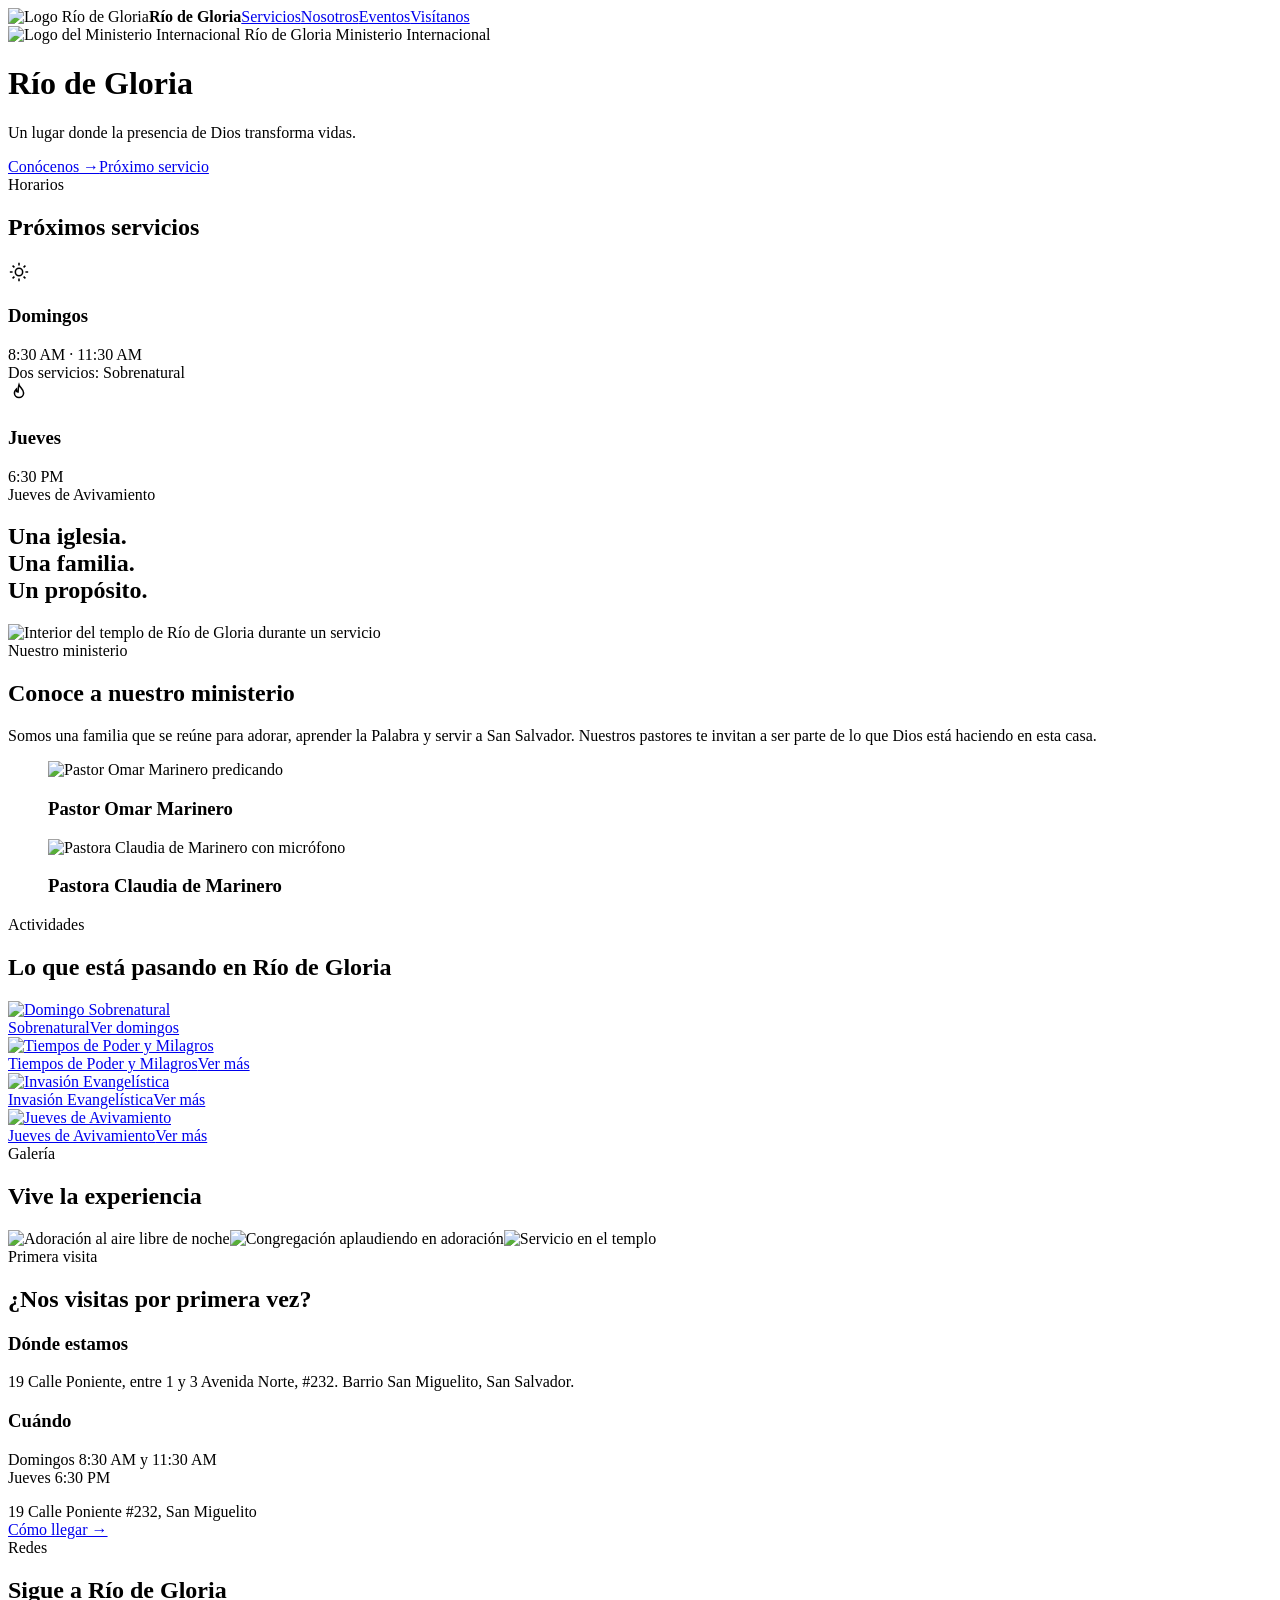
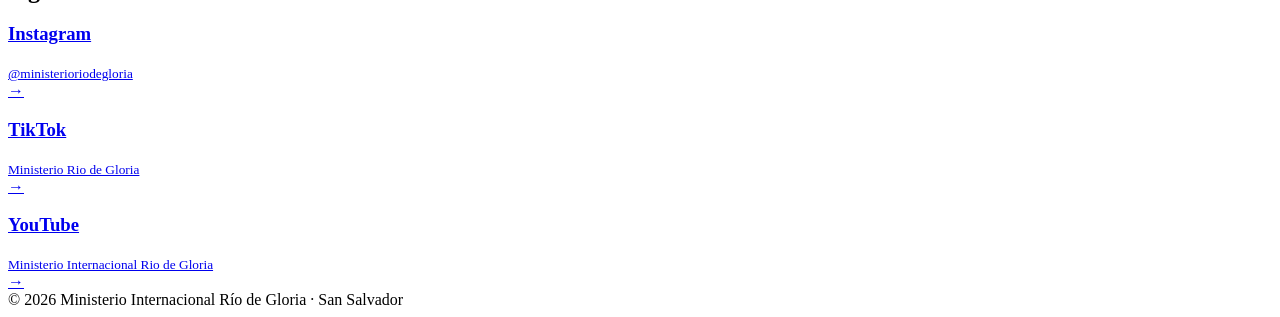
==== index.html @ e56cac55 "Add files via upload" ====
<!DOCTYPE html>
<html lang="es"><head><meta charset="utf-8">
<meta name="viewport" content="width=device-width, initial-scale=1, viewport-fit=cover">
<meta http-equiv="Content-Security-Policy" content="default-src 'none'; script-src 'self'; style-src 'self'; font-src 'self'; img-src 'self'; connect-src 'none'; form-action 'none'; base-uri 'none'; object-src 'none'; upgrade-insecure-requests">
<meta name="referrer" content="strict-origin-when-cross-origin">
<meta name="format-detection" content="telephone=no">
<title>Ministerio Internacional Río de Gloria</title>
<link rel="stylesheet" href="css/styles.css"></head><body>
<nav><img src="images/logo.jpg" alt="Logo Río de Gloria"><b>Río de Gloria</b><a class="l" href="#servicios">Servicios</a><a class="l" href="#nosotros">Nosotros</a><a class="l" href="#eventos">Eventos</a><a class="btn p" href="#visita">Visítanos</a></nav>

<header class="hero"><div class="water" aria-hidden="true"><i class="l l1"></i><i class="l l2"></i><i class="l l3"></i><i class="l l4"></i><i class="l l5"></i><i class="f f1"></i><i class="f f2"></i><i class="f f3"></i></div><div>
<img class="logo-hero" src="images/logo-grande.jpg" alt="Logo del Ministerio Internacional Río de Gloria">
<span class="eb">Ministerio Internacional</span>
<h1>Río de Gloria</h1>
<p>Un lugar donde la presencia de Dios transforma vidas.</p>
<div class="row"><a class="btn p" href="#nosotros">Conócenos →</a><a class="btn g" href="#servicios">Próximo servicio</a></div>
</div></header>

<main class="light">

<section id="servicios"><div class="w">
<div class="hd"><span class="eb">Horarios</span><h2>Próximos servicios</h2></div>
<div class="grid2">
<div class="card"><div class="ico"><svg width="22" height="22" viewBox="0 0 24 24" fill="none" stroke="currentColor" stroke-width="1.7"><circle cx="12" cy="12" r="4"/><path d="M12 2v3M12 19v3M2 12h3M19 12h3M5 5l2 2M17 17l2 2M19 5l-2 2M7 17l-2 2"/></svg></div><h3>Domingos</h3><div class="time">8:30 AM · 11:30 AM</div><div class="muted">Dos servicios: Sobrenatural</div></div>
<div class="card"><div class="ico"><svg width="22" height="22" viewBox="0 0 24 24" fill="none" stroke="currentColor" stroke-width="1.7"><path d="M12 3c1 3 5 5 5 9a5 5 0 0 1-10 0c0-2 1-3 2-4 0 2 1 3 2 3 0-3 0-5 1-8z"/></svg></div><h3>Jueves</h3><div class="time">6:30 PM</div><div class="muted">Jueves de Avivamiento</div></div>
</div></div></section>



<section><div class="w">
<div class="hd"><h2>Una iglesia.<br>Una familia.<br>Un propósito.</h2></div>
<img class="ph r169" src="images/templo.jpg" alt="Interior del templo de Río de Gloria durante un servicio">
</div></section>



<section id="nosotros"><div class="w">
<div class="hd"><span class="eb">Nuestro ministerio</span><h2>Conoce a nuestro ministerio</h2>
<p class="muted lead">Somos una familia que se reúne para adorar, aprender la Palabra y servir a San Salvador. Nuestros pastores te invitan a ser parte de lo que Dios está haciendo en esta casa.</p></div>
<div class="grid2">
<figure class="fig"><img class="ph r43" src="images/pastor.jpg" alt="Pastor Omar Marinero predicando"><figcaption><h3>Pastor Omar Marinero</h3></figcaption></figure>
<figure class="fig"><img class="ph r43" src="images/pastora.jpg" alt="Pastora Claudia de Marinero con micrófono"><figcaption><h3>Pastora Claudia de Marinero</h3></figcaption></figure>
</div></div></section>



<section id="eventos"><div class="w">
<div class="hd"><span class="eb">Actividades</span><h2>Lo que está pasando en Río de Gloria</h2></div>
<div class="grid2">
<a class="ev" href="domingos.html"><img src="images/sobrenatural.jpg" alt="Domingo Sobrenatural"><div>Sobrenatural<span>Ver domingos</span></div></a>
<a class="ev" href="poder.html"><img src="images/poder-y-milagros.jpg" alt="Tiempos de Poder y Milagros"><div>Tiempos de Poder y Milagros<span>Ver más</span></div></a>
<a class="ev" href="invasion.html"><img src="images/invasion-evangelistica.jpg" alt="Invasión Evangelística"><div>Invasión Evangelística<span>Ver más</span></div></a>
<a class="ev" href="avivamiento.html"><img src="images/avivamiento.jpg" alt="Jueves de Avivamiento"><div>Jueves de Avivamiento<span>Ver más</span></div></a>
</div></div></section>



<section><div class="w">
<div class="hd"><span class="eb">Galería</span><h2>Vive la experiencia</h2></div>
<div class="gal"><img src="images/galeria-noche.jpg" alt="Adoración al aire libre de noche"><img src="images/galeria-adoracion.jpg" alt="Congregación aplaudiendo en adoración"><img src="images/galeria-templo.jpg" alt="Servicio en el templo"></div>
</div></section>



<section id="visita"><div class="w">
<div class="hd"><span class="eb">Primera visita</span><h2>¿Nos visitas por primera vez?</h2></div>
<div class="grid2">
<div class="card"><h3>Dónde estamos</h3><p class="muted muted addr">19 Calle Poniente, entre 1 y 3 Avenida Norte, #232. Barrio San Miguelito, San Salvador.</p>
<h3>Cuándo</h3><p class="muted muted addr last">Domingos 8:30 AM y 11:30 AM<br>Jueves 6:30 PM</p></div>
<div class="map"><div class="muted">19 Calle Poniente #232, San Miguelito</div><a class="btn p" href="https://www.google.com/maps/search/?api=1&query=19+Calle+Poniente+232+Barrio+San+Miguelito+San+Salvador" target="_blank" rel="noopener noreferrer">Cómo llegar →</a></div>
</div></div></section>



<section><div class="w">
<div class="hd"><span class="eb">Redes</span><h2>Sigue a Río de Gloria</h2></div>
<div class="grid2 auto">
<a class="card soc" href="https://www.instagram.com/ministerioriodegloria" target="_blank" rel="noopener noreferrer"><div><h3>Instagram</h3><small>@ministerioriodegloria</small></div>→</a>
<a class="card soc" href="https://www.tiktok.com/search?q=Ministerio%20Rio%20de%20Gloria" target="_blank" rel="noopener noreferrer"><div><h3>TikTok</h3><small>Ministerio Rio de Gloria</small></div>→</a>
<a class="card soc" href="https://www.youtube.com/results?search_query=Ministerio+Internacional+Rio+de+Gloria" target="_blank" rel="noopener noreferrer"><div><h3>YouTube</h3><small>Ministerio Internacional Rio de Gloria</small></div>→</a>
</div></div></section>

<footer>© <span id="year">2026</span> Ministerio Internacional Río de Gloria · San Salvador</footer>
</main>
<script src="js/main.js"></script>
</body></html>
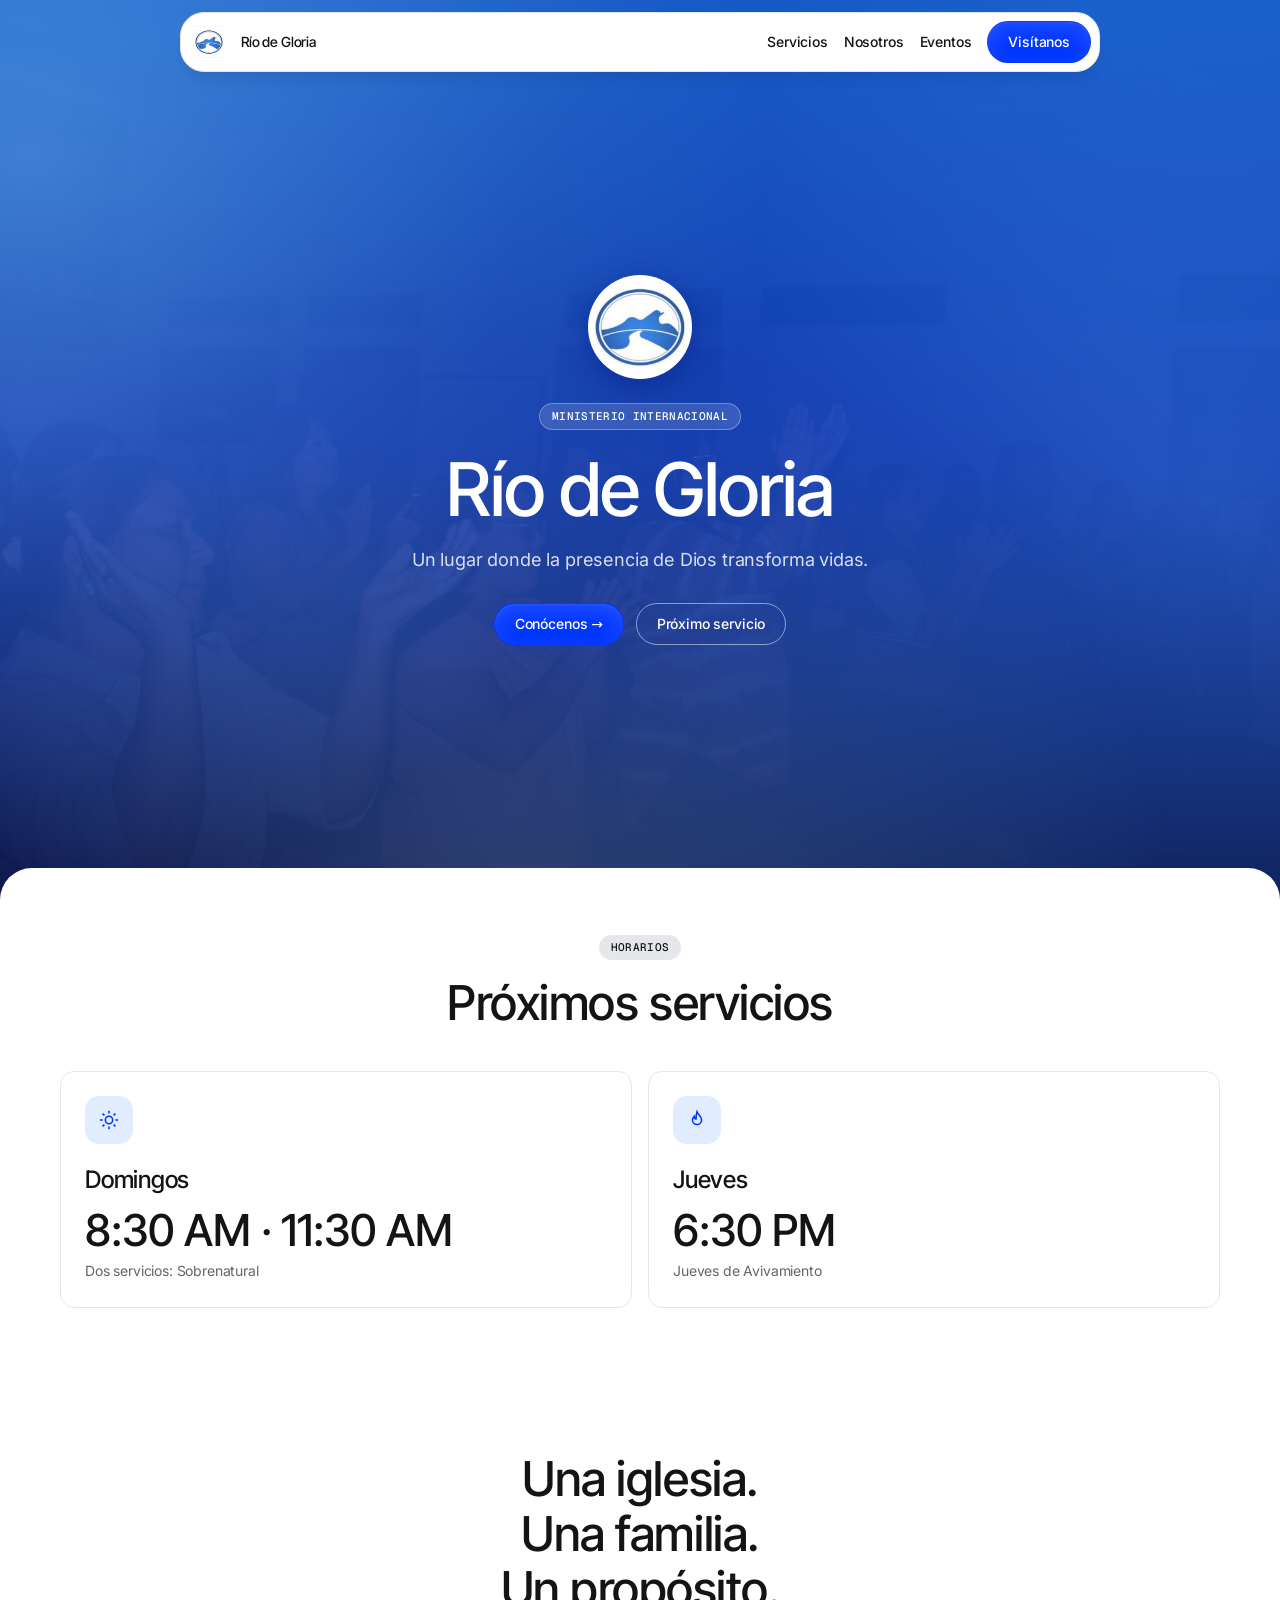
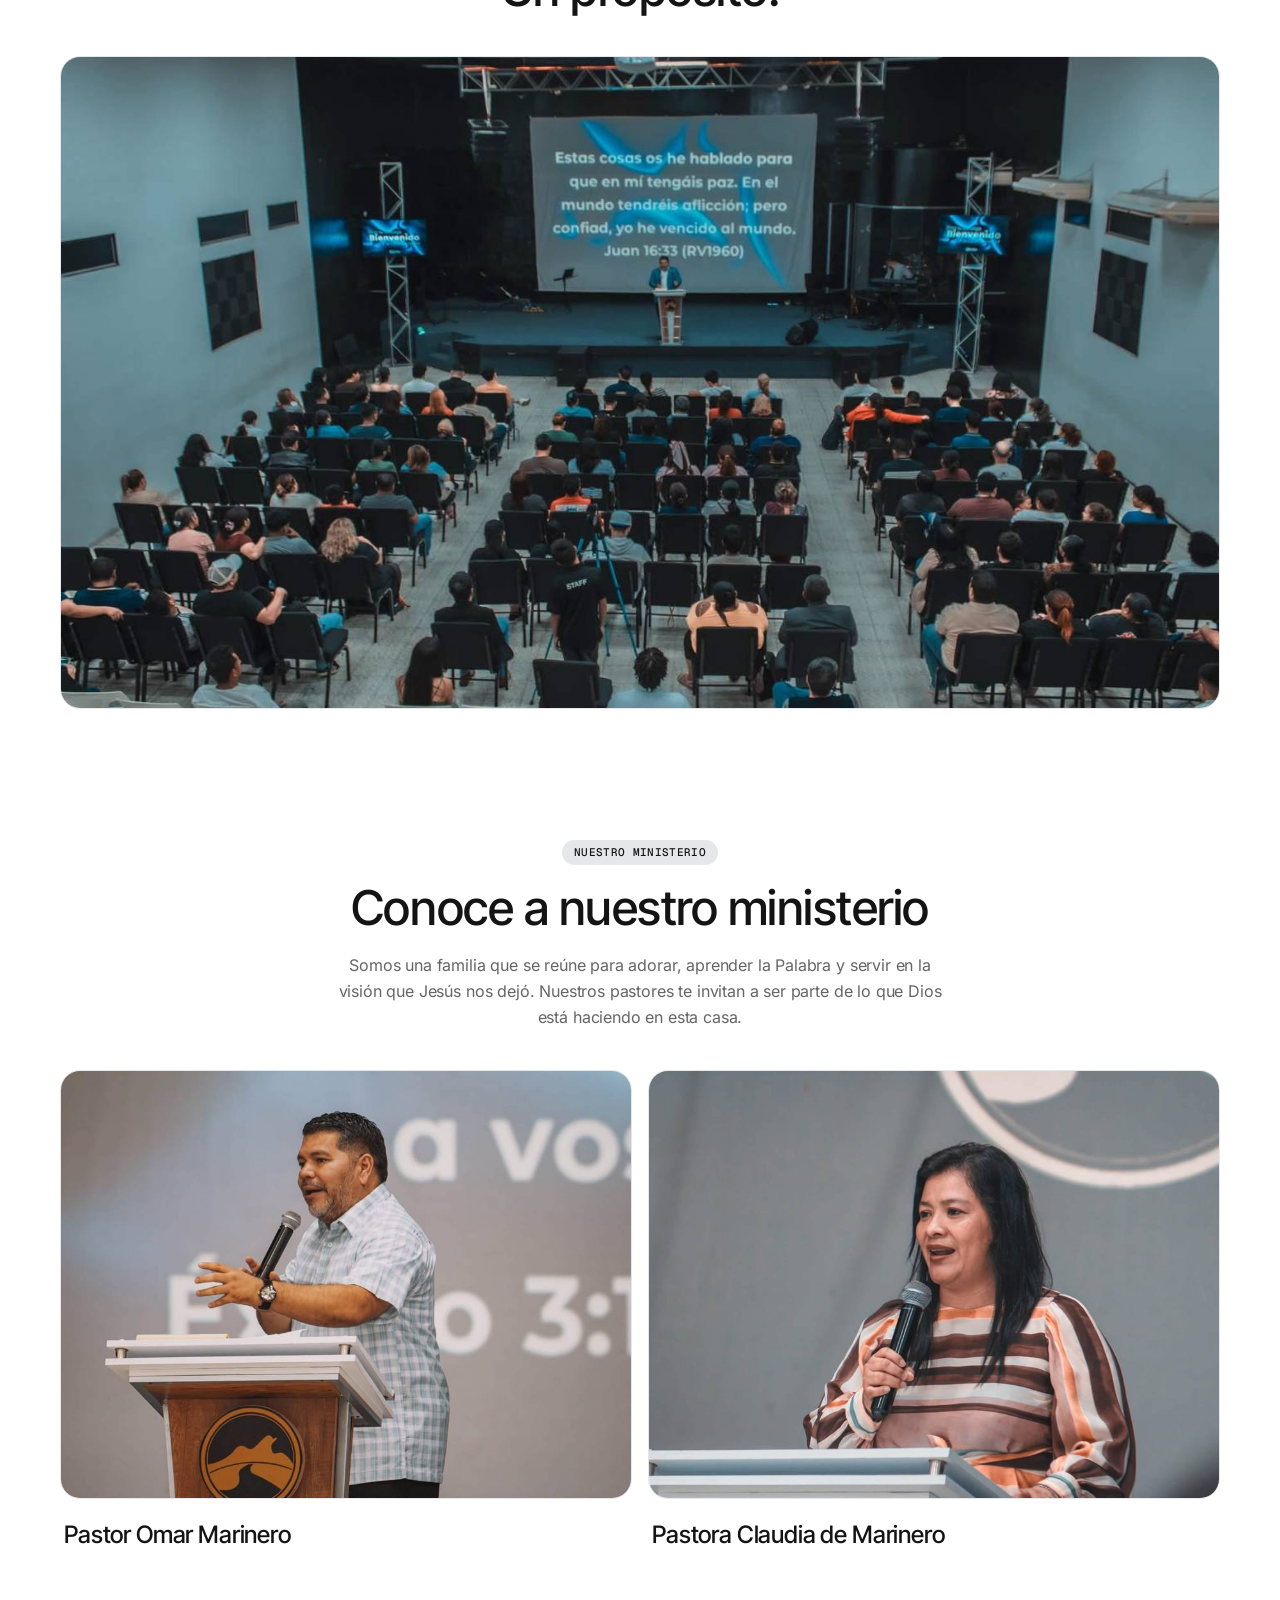
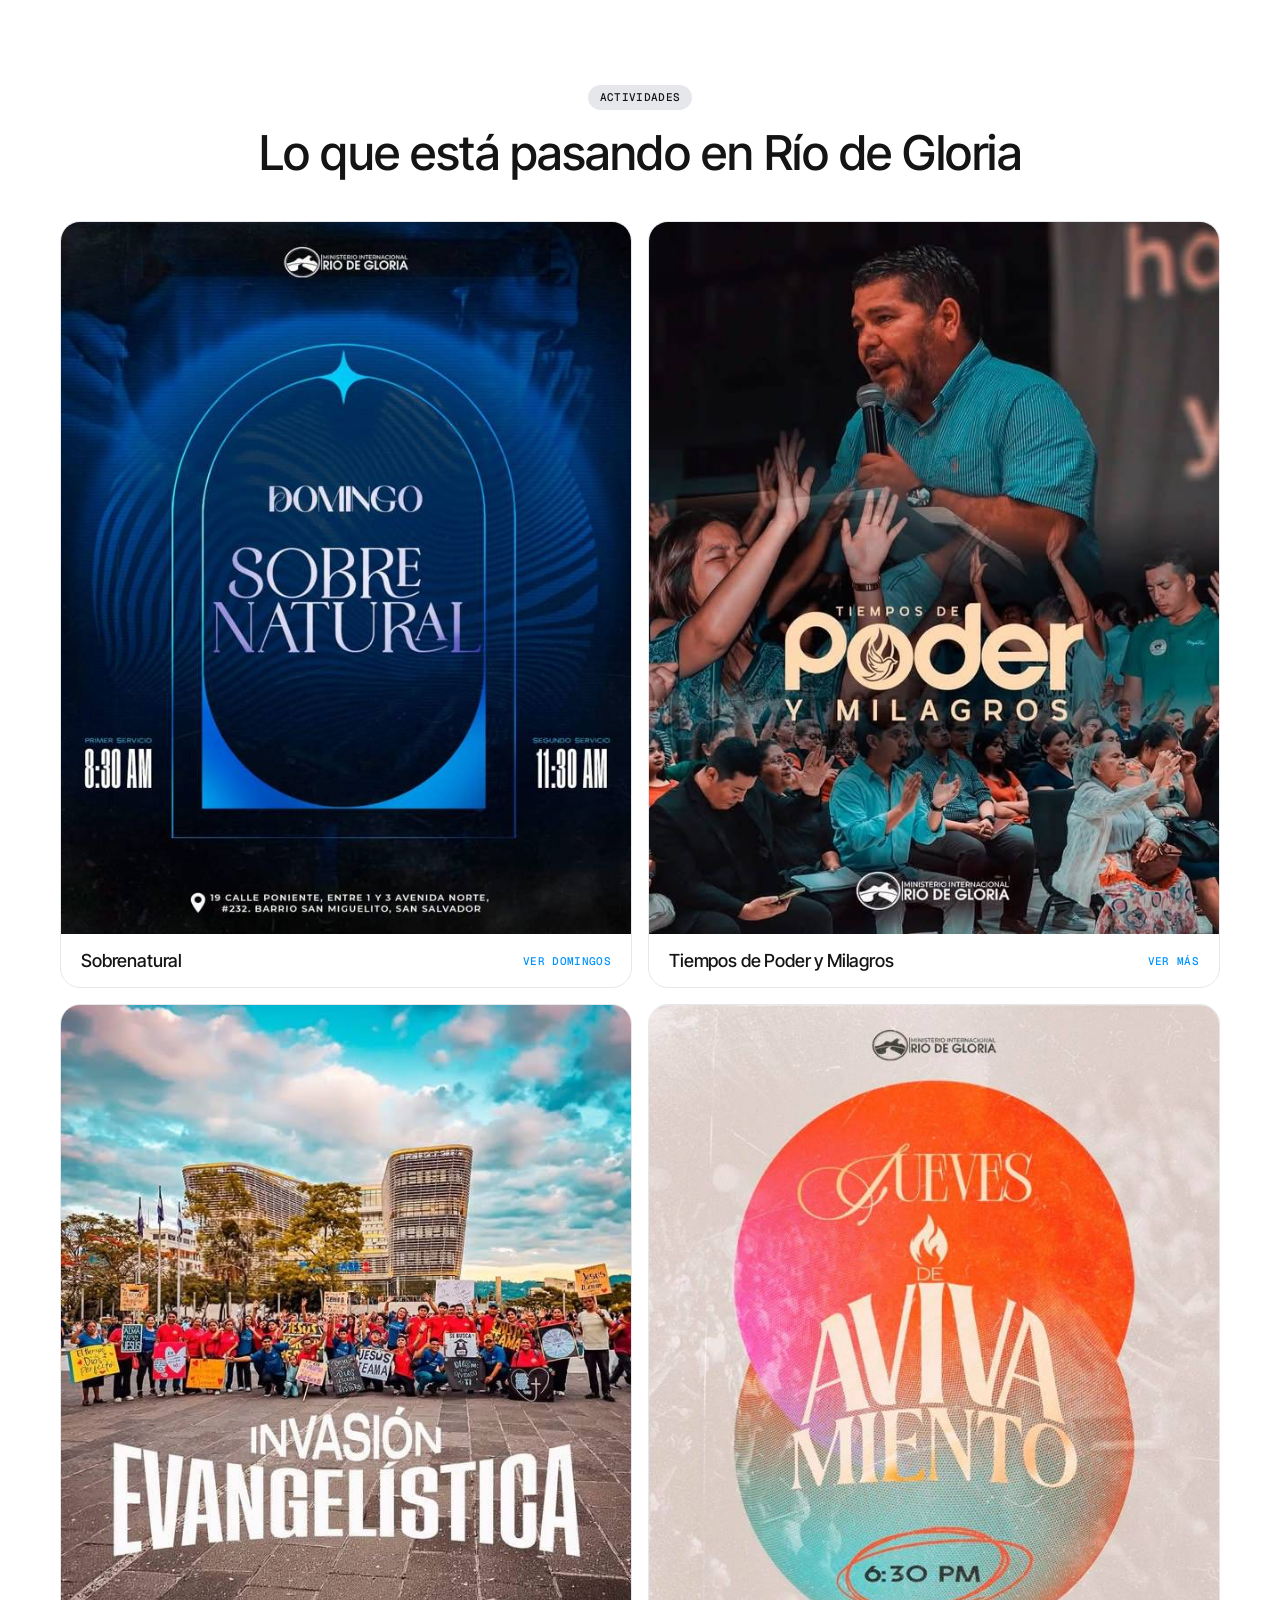
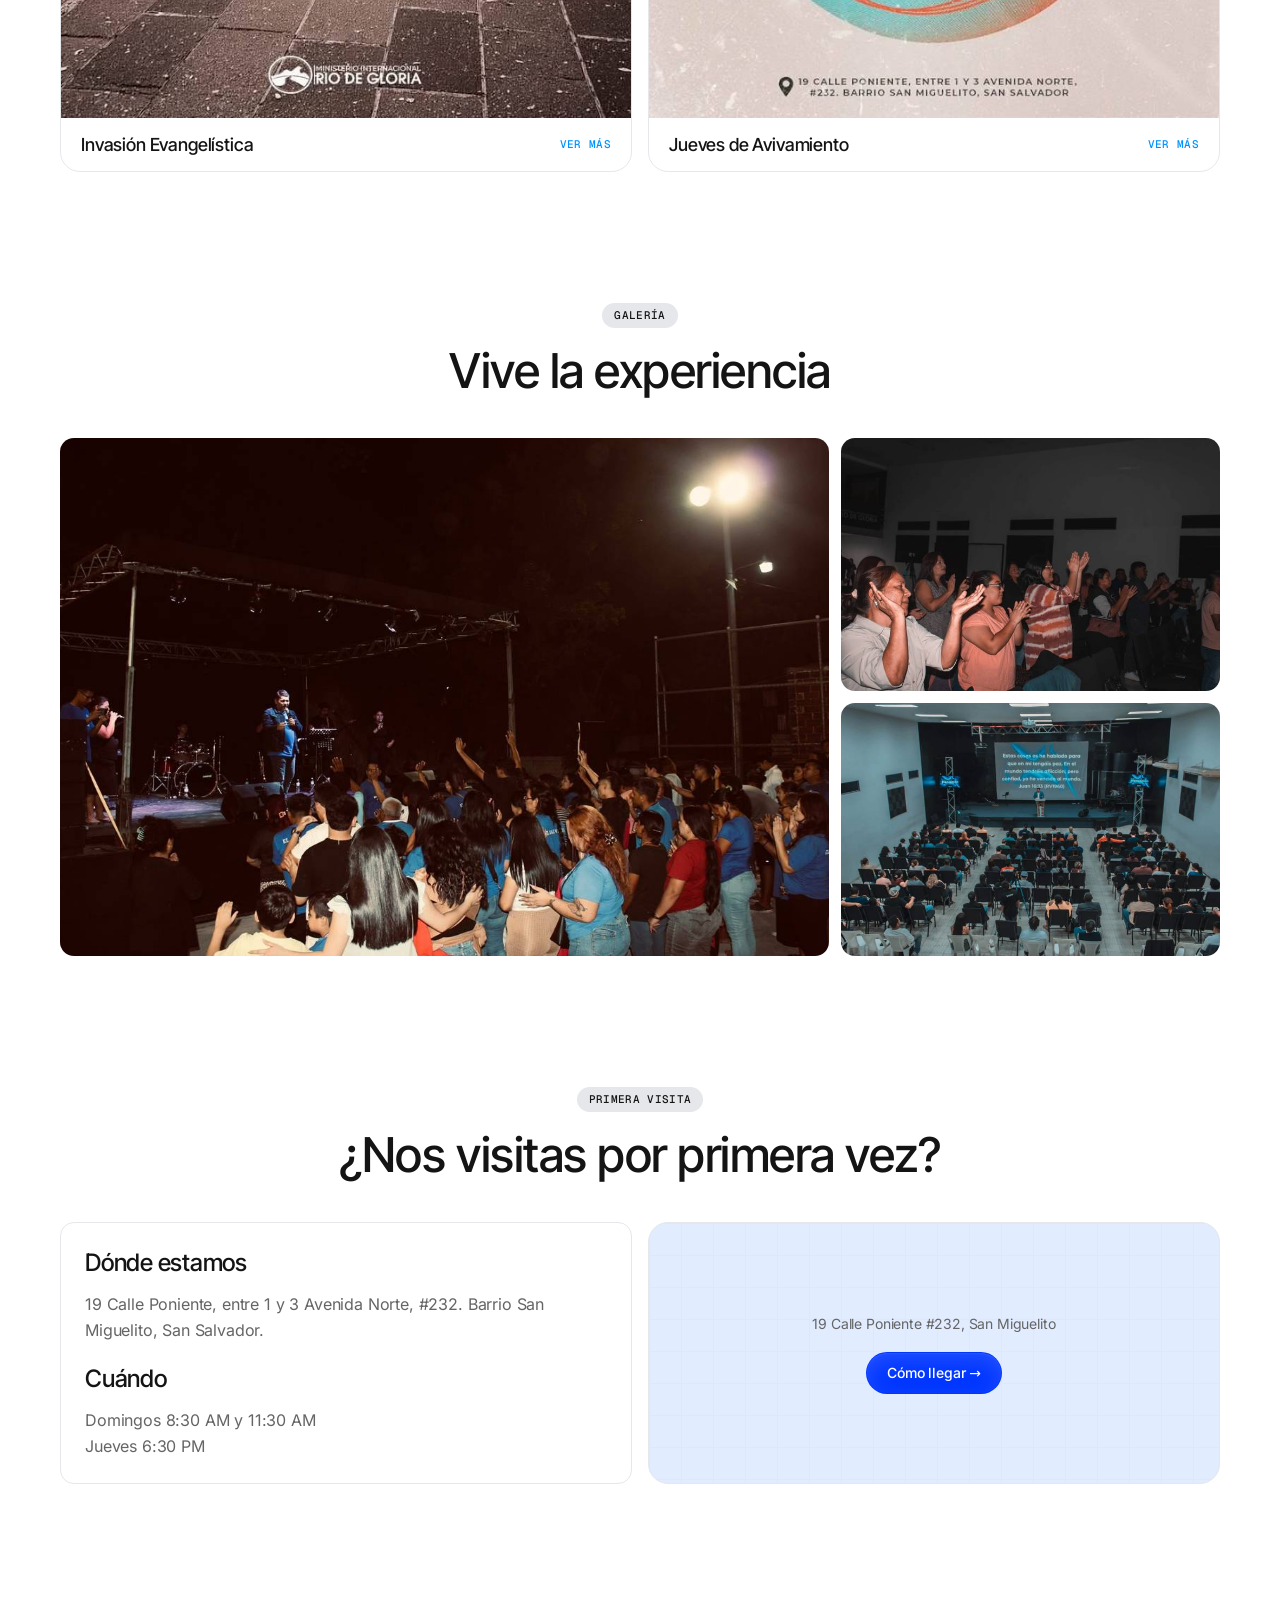
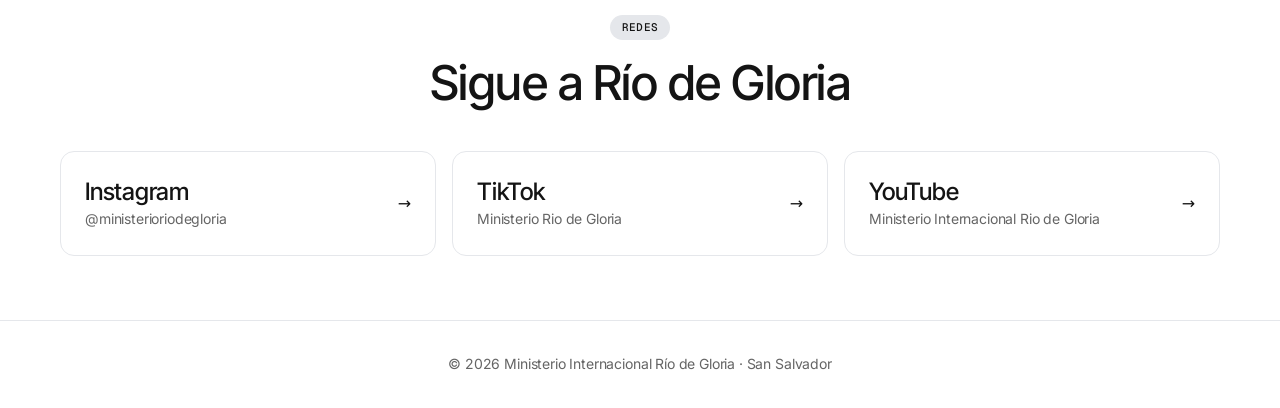
==== commit c370e5f4: "Update ministry description in index.html" ====
--- a/index.html
+++ b/index.html
@@ -36,7 +36,7 @@
 
 <section id="nosotros"><div class="w">
 <div class="hd"><span class="eb">Nuestro ministerio</span><h2>Conoce a nuestro ministerio</h2>
-<p class="muted lead">Somos una familia que se reúne para adorar, aprender la Palabra y servir a San Salvador. Nuestros pastores te invitan a ser parte de lo que Dios está haciendo en esta casa.</p></div>
+<p class="muted lead">Somos una familia que se reúne para adorar, aprender la Palabra y servir en la visión que Jesús nos dejó. Nuestros pastores te invitan a ser parte de lo que Dios está haciendo en esta casa.</p></div>
 <div class="grid2">
 <figure class="fig"><img class="ph r43" src="images/pastor.jpg" alt="Pastor Omar Marinero predicando"><figcaption><h3>Pastor Omar Marinero</h3></figcaption></figure>
 <figure class="fig"><img class="ph r43" src="images/pastora.jpg" alt="Pastora Claudia de Marinero con micrófono"><figcaption><h3>Pastora Claudia de Marinero</h3></figcaption></figure>
--- a/css/styles.css
+++ b/css/styles.css
@@ -0,0 +1,111 @@
+/* Río de Gloria — estilos */
+/* Fuentes alojadas en el propio sitio (sin Google Fonts) */
+@font-face{font-family:'Inter';font-style:normal;font-weight:400;font-display:swap;src:url(../fonts/inter-latin-400-normal.woff2) format('woff2')}
+@font-face{font-family:'Inter';font-style:normal;font-weight:500;font-display:swap;src:url(../fonts/inter-latin-500-normal.woff2) format('woff2')}
+@font-face{font-family:'Inter';font-style:normal;font-weight:600;font-display:swap;src:url(../fonts/inter-latin-600-normal.woff2) format('woff2')}
+@font-face{font-family:'Inter Tight';font-style:normal;font-weight:400;font-display:swap;src:url(../fonts/inter-tight-latin-400-normal.woff2) format('woff2')}
+@font-face{font-family:'Inter Tight';font-style:normal;font-weight:500;font-display:swap;src:url(../fonts/inter-tight-latin-500-normal.woff2) format('woff2')}
+@font-face{font-family:'Geist Mono';font-style:normal;font-weight:400;font-display:swap;src:url(../fonts/geist-mono-latin-400-normal.woff2) format('woff2')}
+@font-face{font-family:'Geist Mono';font-style:normal;font-weight:500;font-display:swap;src:url(../fonts/geist-mono-latin-500-normal.woff2) format('woff2')}
+:root{--iris:#0036ff;--cyan:#0093ff;--void:#0f071d;--ink:#141414;--bg:#fff;--line:#e5e7eb;--steel:#656565;--frost:#e1ecff;--card:#fff;
+--fd:'Inter Tight','Aeonik Pro',system-ui,sans-serif;--fb:'Inter',system-ui,sans-serif;--fm:'Geist Mono',ui-monospace,monospace;
+box-sizing:border-box;padding-top:env(safe-area-inset-top,0px);padding-bottom:env(safe-area-inset-bottom,0px)}
+@media(prefers-color-scheme:dark){:root:not([data-theme="light"]){--ink:#f4f4f6;--bg:#0b0a14;--line:#26253a;--steel:#a3a3b2;--frost:#12204a;--card:#11101c}}
+:root[data-theme="dark"]{--ink:#f4f4f6;--bg:#0b0a14;--line:#26253a;--steel:#a3a3b2;--frost:#12204a;--card:#11101c}
+html{scroll-padding-top:env(safe-area-inset-top,0px);scroll-behavior:smooth}
+*{box-sizing:border-box}body{margin:0;background:var(--bg);color:var(--ink);font:400 16px/1.63 var(--fb);letter-spacing:-.01em}
+h1,h2,h3{font-family:var(--fd);font-weight:500;margin:0}
+.w{max-width:1200px;margin:0 auto;padding:0 20px}
+.eb{display:inline-block;font:500 11px/1 var(--fm);letter-spacing:.03em;text-transform:uppercase;padding:7px 12px;border-radius:999px;background:var(--line);color:var(--ink)}
+.btn{display:inline-flex;gap:8px;align-items:center;font:500 14px/1.4 var(--fb);padding:10px 20px;border-radius:999px;text-decoration:none;border:1px solid transparent}
+.p{background:var(--iris);color:#fff;box-shadow:rgba(255,255,255,.12) 0 1px 2px -.5px inset,rgba(255,255,255,.16) 0 8px 24px -4px inset}
+.g{border-color:rgba(255,255,255,.5);color:#fff}
+.g.d{border-color:var(--ink);color:var(--ink)}
+:focus-visible{outline:2px solid var(--cyan);outline-offset:3px}
+nav{position:fixed;top:calc(12px + env(safe-area-inset-top,0px));left:50%;transform:translateX(-50%);z-index:9;width:min(920px,calc(100% - 24px));background:#fff;border:1px solid var(--line);border-radius:24px;padding:8px 8px 8px 12px;display:flex;align-items:center;gap:16px;box-shadow:rgba(0,0,0,.06) 0 12px 12px -3px,rgba(0,0,0,.03) 0 1px 1px -.5px}
+nav img{width:32px;height:32px;object-fit:contain}nav b{font:500 14px var(--fd);color:#141414;margin-right:auto}
+nav a.l{font:500 14px var(--fb);color:#141414;text-decoration:none}
+@media(max-width:700px){nav a.l{display:none}}
+.hero{position:relative;min-height:100vh;min-height:100svh;display:flex;align-items:center;justify-content:center;text-align:center;color:#fff;background:linear-gradient(180deg,rgba(14,100,235,.8),rgba(7,45,175,.9) 50%,rgba(4,12,62,.97) 100%),url(../images/hero.jpg) center/cover;overflow:hidden;padding:140px 20px 120px}
+.hero h1{font-size:clamp(44px,9vw,74px);line-height:1.08;letter-spacing:-.015em;margin:20px 0 16px}
+.hero p{font-size:18px;line-height:1.6;color:rgba(255,255,255,.82);max-width:520px;margin:0 auto 28px}
+.hero .eb{background:rgba(255,255,255,.14);color:#fff;border:1px solid rgba(255,255,255,.3)}
+.row{display:flex;gap:12px;justify-content:center;flex-wrap:wrap}
+.light{background:var(--bg);border-radius:32px 32px 0 0;margin-top:-32px;position:relative}
+section{padding:64px 0}
+.hd{text-align:center;margin-bottom:40px}.hd h2{font-size:clamp(32px,5vw,48px);line-height:1.14;letter-spacing:-.01em;margin-top:16px}
+.grid2{display:grid;grid-template-columns:1fr 1fr;gap:16px}
+@media(max-width:760px){.grid2{grid-template-columns:1fr}}
+.card{background:var(--card);border:1px solid var(--line);border-radius:14px;padding:24px}
+.ico{width:48px;height:48px;border-radius:14px;background:var(--frost);color:var(--iris);display:grid;place-items:center;margin-bottom:20px}
+@media(prefers-color-scheme:dark){.ico{color:#7fa0ff}}
+.card h3{font-size:24px;line-height:1.33;letter-spacing:-.01em}
+.time{font:500 clamp(30px,4vw,44px)/1.2 var(--fd);margin:8px 0 4px}.muted{color:var(--steel);font-size:14px}
+.ph{width:100%;display:block;object-fit:cover;border-radius:20px;border:1px solid var(--line)}
+.split{display:grid;grid-template-columns:1fr 1fr;gap:40px;align-items:center}
+@media(max-width:760px){.split{grid-template-columns:1fr;gap:24px}}
+.split h2{font-size:clamp(32px,5vw,48px);line-height:1.14;margin:16px 0}.split p{color:var(--steel)}
+.fig{margin:0}.fig figcaption{padding:16px 4px 0}.fig h3{font-size:24px}
+.ev{display:block;border:1px solid var(--line);border-radius:20px;overflow:hidden;background:var(--card)}
+.ev img{width:100%;aspect-ratio:4/5;object-fit:cover;display:block}
+.ev div{padding:16px 20px;display:flex;justify-content:space-between;align-items:center;font:500 18px var(--fd)}
+.ev span{font:500 11px var(--fm);letter-spacing:.03em;text-transform:uppercase;color:var(--cyan)}
+.gal{display:grid;grid-template-columns:repeat(3,1fr);gap:12px}
+.gal img{width:100%;height:100%;min-height:220px;object-fit:cover;border-radius:14px;display:block}
+.gal img:first-child{grid-column:span 2;grid-row:span 2}
+@media(max-width:700px){.gal{grid-template-columns:1fr 1fr}.gal img:first-child{grid-column:span 2;grid-row:auto}}
+.map{border-radius:20px;border:1px solid var(--line);background:var(--frost);display:flex;flex-direction:column;align-items:center;justify-content:center;gap:16px;min-height:260px;text-align:center;padding:24px;background-image:linear-gradient(var(--line) 1px,transparent 1px),linear-gradient(90deg,var(--line) 1px,transparent 1px);background-size:32px 32px}
+.soc{display:flex;align-items:center;justify-content:space-between;text-decoration:none;color:var(--ink);gap:12px}
+.soc small{display:block;color:var(--steel);font-size:14px}
+footer{border-top:1px solid var(--line);padding:32px 0;text-align:center;color:var(--steel);font-size:14px}
+
+/* Utilidades (reemplazan estilos en línea para poder usar CSP estricta) */
+.r169{aspect-ratio:16/9}.r43{aspect-ratio:4/3}
+.lead{font-size:16px;max-width:620px;margin:16px auto 0}
+.addr{font-size:16px;margin:12px 0 20px}.addr.last{margin-bottom:0}
+.grid2.auto{grid-template-columns:repeat(auto-fit,minmax(260px,1fr))}
+nav.scrolled{box-shadow:rgba(0,0,0,.12) 0 12px 24px -3px}
+
+/* Páginas internas (domingos y siguientes) */
+.phero{background:linear-gradient(180deg,var(--t1,#1046e9) 0%,var(--t2,#061db6) 45%,var(--t3,#0f071d) 100%);color:#fff;text-align:center;padding:150px 0 100px}
+.phero h1{font-size:clamp(44px,9vw,74px);line-height:1.08;letter-spacing:-.015em;margin:20px 0 16px}
+.phero p{font-size:18px;line-height:1.6;color:rgba(255,255,255,.82);max-width:560px;margin:0 auto 28px}
+.phero .eb{background:rgba(255,255,255,.14);color:#fff;border:1px solid rgba(255,255,255,.3)}
+.chip{font:500 14px/1 var(--fm);letter-spacing:.03em;padding:10px 18px;border-radius:999px;border:1px solid rgba(255,255,255,.5)}
+.grid2.three{grid-template-columns:repeat(auto-fit,minmax(260px,1fr))}
+.masonry{columns:3 260px;column-gap:12px}
+.masonry img{width:100%;height:auto;display:block;border-radius:14px;margin:0 0 12px;break-inside:avoid;border:1px solid var(--line)}
+.cta{display:flex;align-items:center;justify-content:space-between;gap:20px;flex-wrap:wrap}
+.cta .addr{margin-top:8px}
+.back{text-align:center;margin:32px 0 0}.back a{color:var(--acc,var(--cyan));text-decoration:none;font-weight:500}
+a.ev{color:inherit;text-decoration:none}
+
+/* Temas de color por evento: se activan con una clase en <body> */
+.tema-domingos{--t1:#1046e9;--t2:#061db6;--t3:#0f071d;--acc:#0093ff}
+.tema-invasion{--t1:#d9480f;--t2:#9a2f0a;--t3:#1c0a06;--acc:#c2410c}
+.tema-poder{--t1:#0e7490;--t2:#0c4a6e;--t3:#06141c;--acc:#0e7490}
+.tema-avivamiento{--t1:#db2777;--t2:#9a3412;--t3:#1f0a14;--acc:#be185d}
+
+/* Logo en el hero */
+.logo-hero{display:block;width:104px;height:104px;margin:0 auto 22px;border-radius:50%;background:#fff;border:4px solid rgba(255,255,255,.35);box-shadow:0 8px 30px rgba(0,20,120,.45);object-fit:cover}
+.hero>div{position:relative;z-index:2}
+
+/* Fondo de agua: luz que se mueve + olas animadas por todo el encabezado */
+.hero::before{content:"";position:absolute;inset:-25%;z-index:0;pointer-events:none;background:radial-gradient(circle at 18% 28%,rgba(130,205,255,.42),transparent 40%),radial-gradient(circle at 80% 52%,rgba(80,160,255,.36),transparent 44%),radial-gradient(circle at 45% 88%,rgba(160,220,255,.26),transparent 40%);animation:brillo 14s ease-in-out infinite alternate}
+.water{position:absolute;inset:0;z-index:1;pointer-events:none}
+.water i{position:absolute;left:0;right:0;background-repeat:repeat-x;background-position-x:0;animation:ola var(--v) linear infinite,flota 7s ease-in-out infinite alternate}
+.water .l{height:110px;background-image:url(../images/ola-linea.svg)}
+.water .f{background-image:url(../images/ola.svg)}
+.l1{top:10%;opacity:.28;background-size:1400px 100%;--w:-1400px;--v:38s}
+.l2{top:24%;opacity:.34;background-size:900px 100%;--w:900px;--v:26s;animation-delay:0s,-2s}
+.l3{top:40%;opacity:.26;background-size:1200px 100%;--w:-1200px;--v:34s;animation-delay:0s,-4s}
+.l4{top:56%;opacity:.38;background-size:800px 100%;--w:800px;--v:22s;animation-delay:0s,-1s}
+.l5{top:70%;opacity:.3;background-size:1000px 100%;--w:-1000px;--v:30s;animation-delay:0s,-5s}
+.f1{height:44%;bottom:14%;opacity:.14;background-size:1500px 100%;--w:-1500px;--v:34s}
+.f2{height:36%;bottom:6%;opacity:.2;background-size:1000px 100%;--w:1000px;--v:24s;animation-delay:0s,-3s}
+.f3{height:28%;bottom:0;opacity:.3;background-size:700px 100%;--w:-700px;--v:16s;animation-delay:0s,-2s}
+@keyframes ola{to{background-position-x:var(--w)}}
+@keyframes flota{from{transform:translateY(-10px)}to{transform:translateY(12px)}}
+@keyframes brillo{from{transform:translate3d(-4%,-3%,0) scale(1)}to{transform:translate3d(4%,4%,0) scale(1.1)}}
+@media(max-width:700px){.logo-hero{width:88px;height:88px}.water .l{height:80px}}
+@media(prefers-reduced-motion:reduce){.hero::before,.water i{animation:none}}
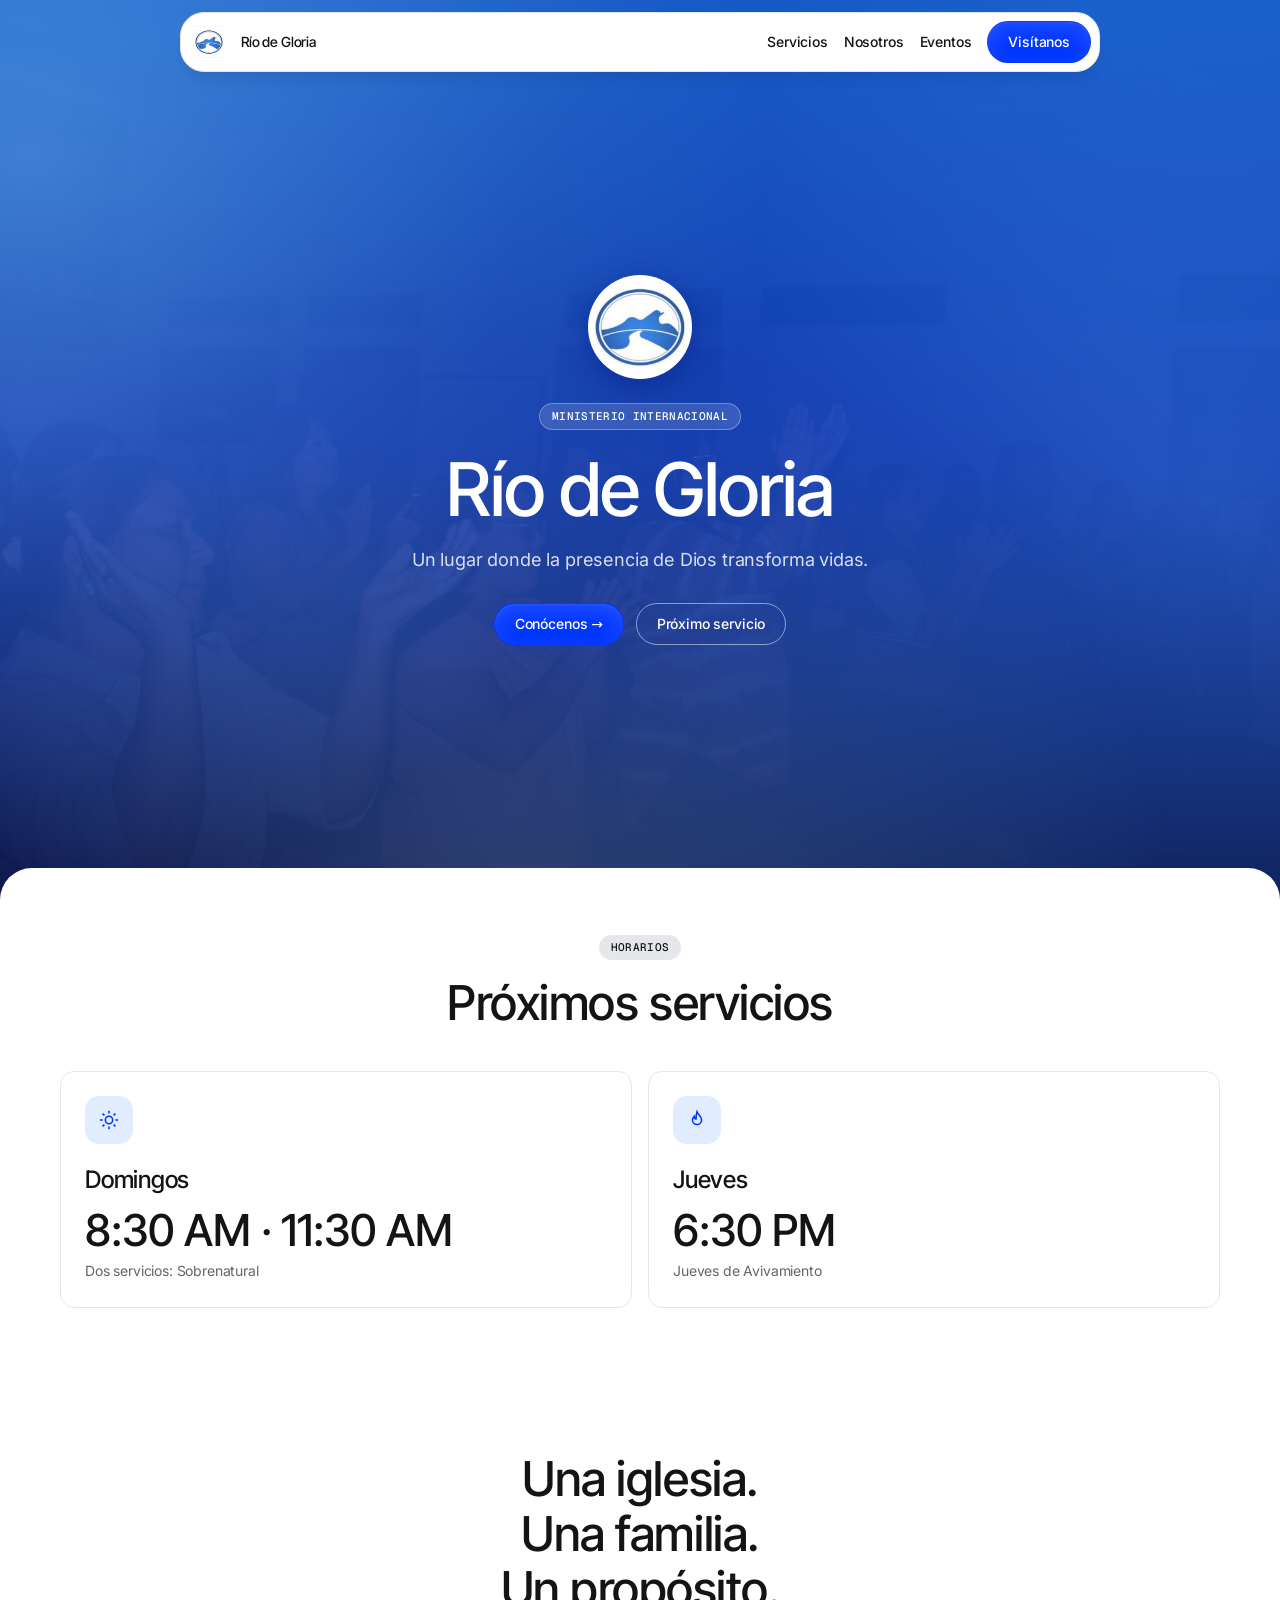
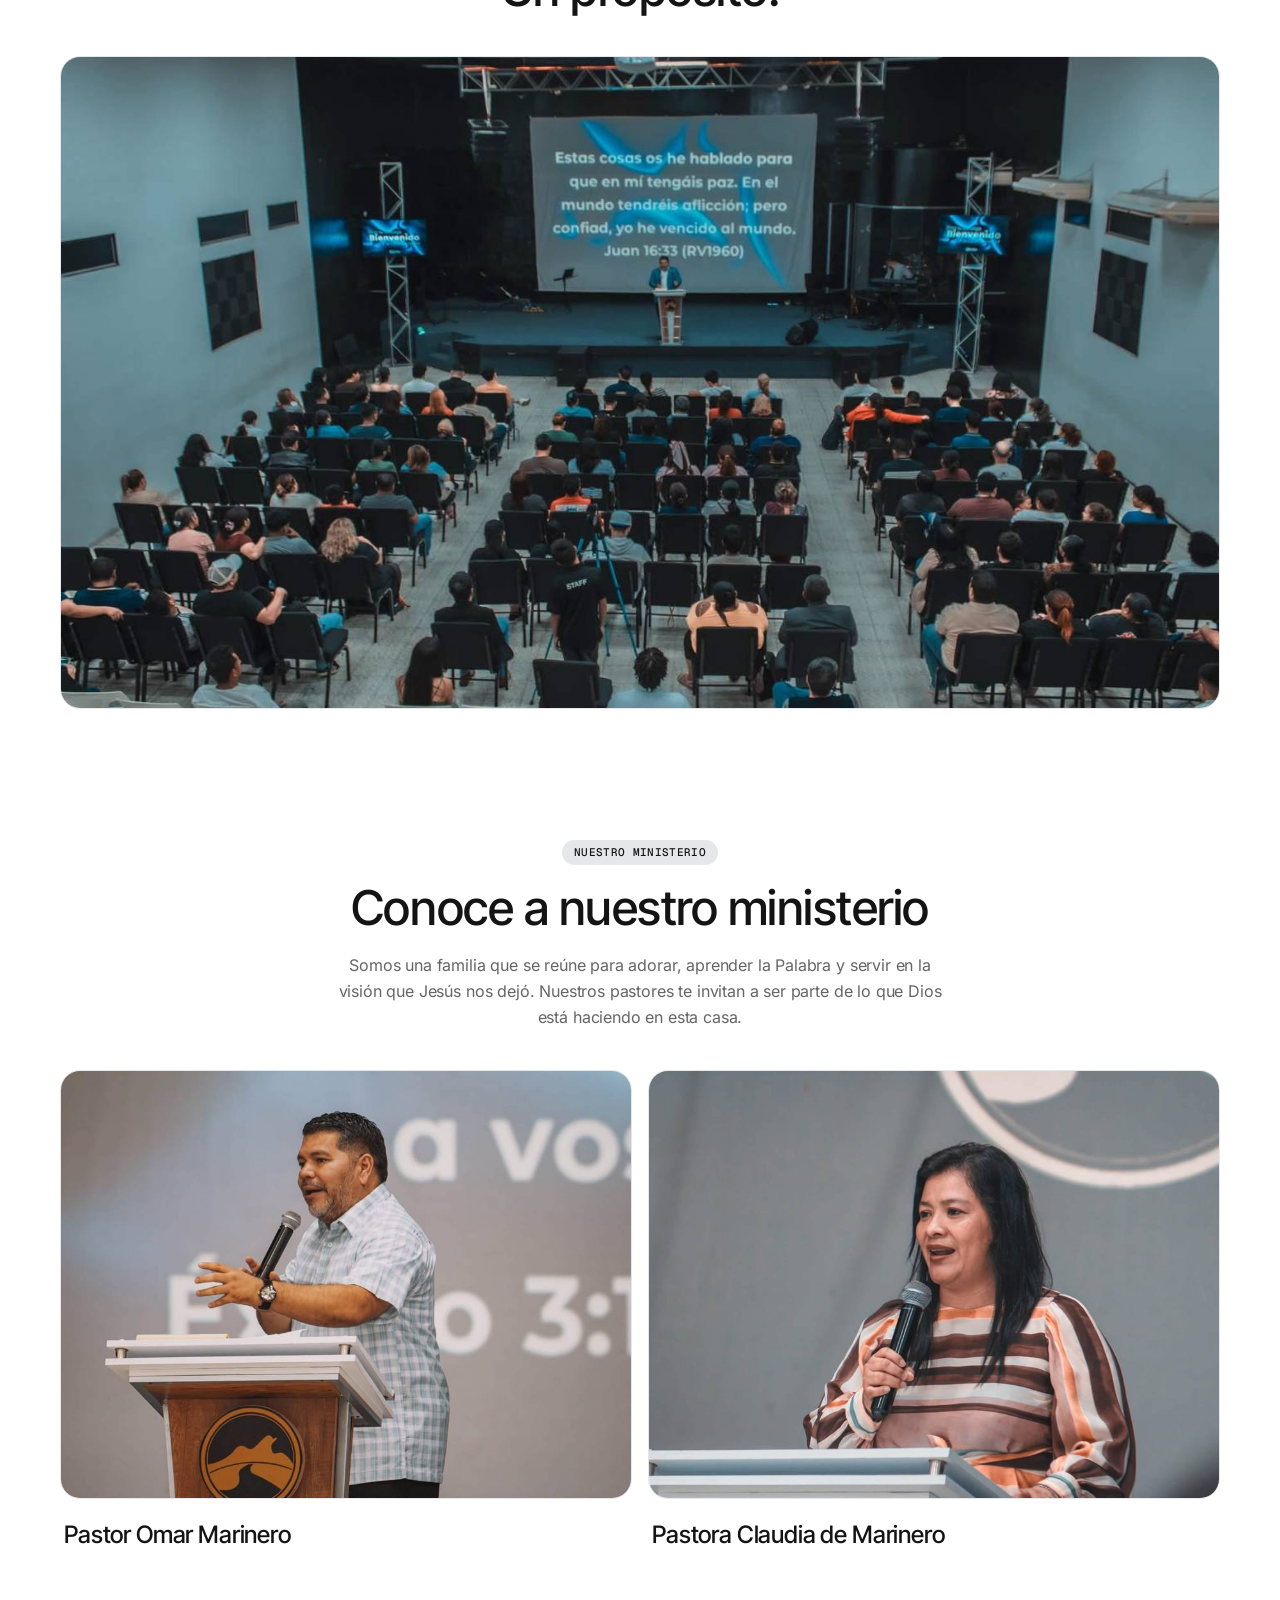
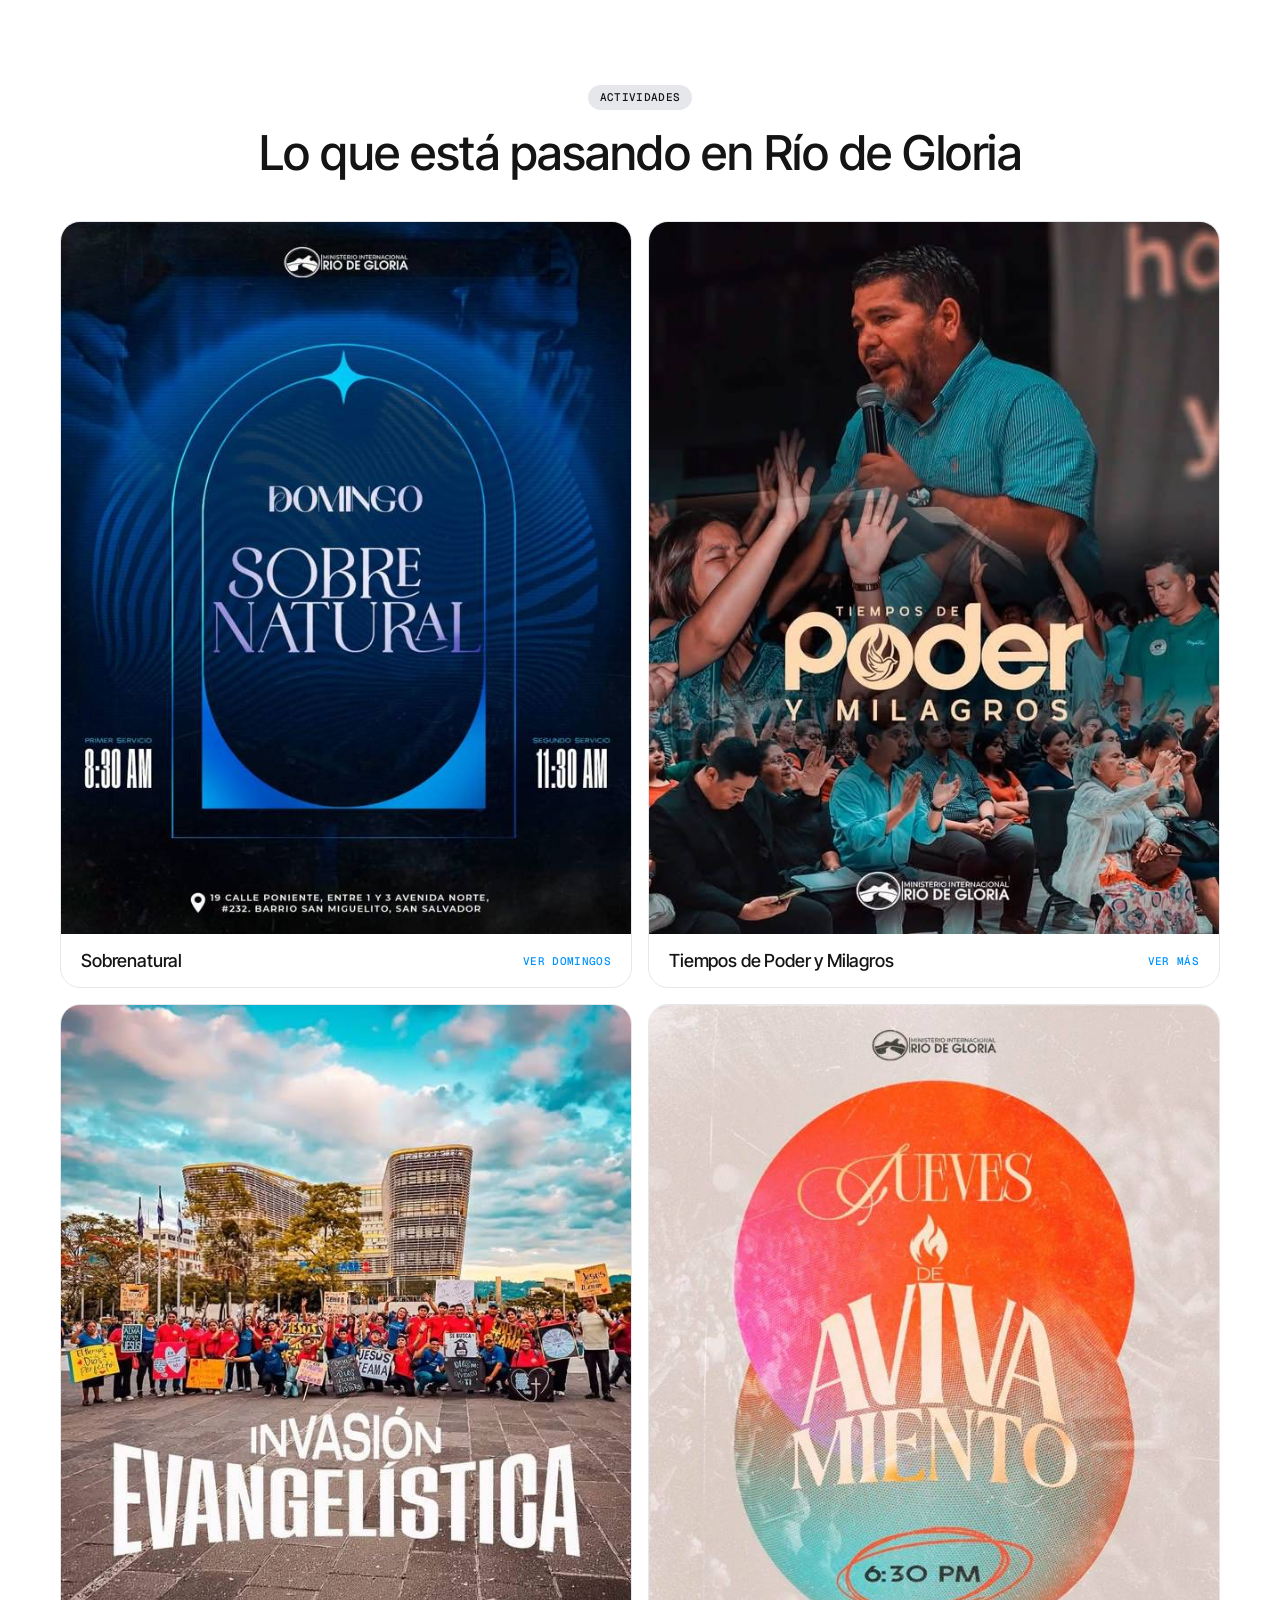
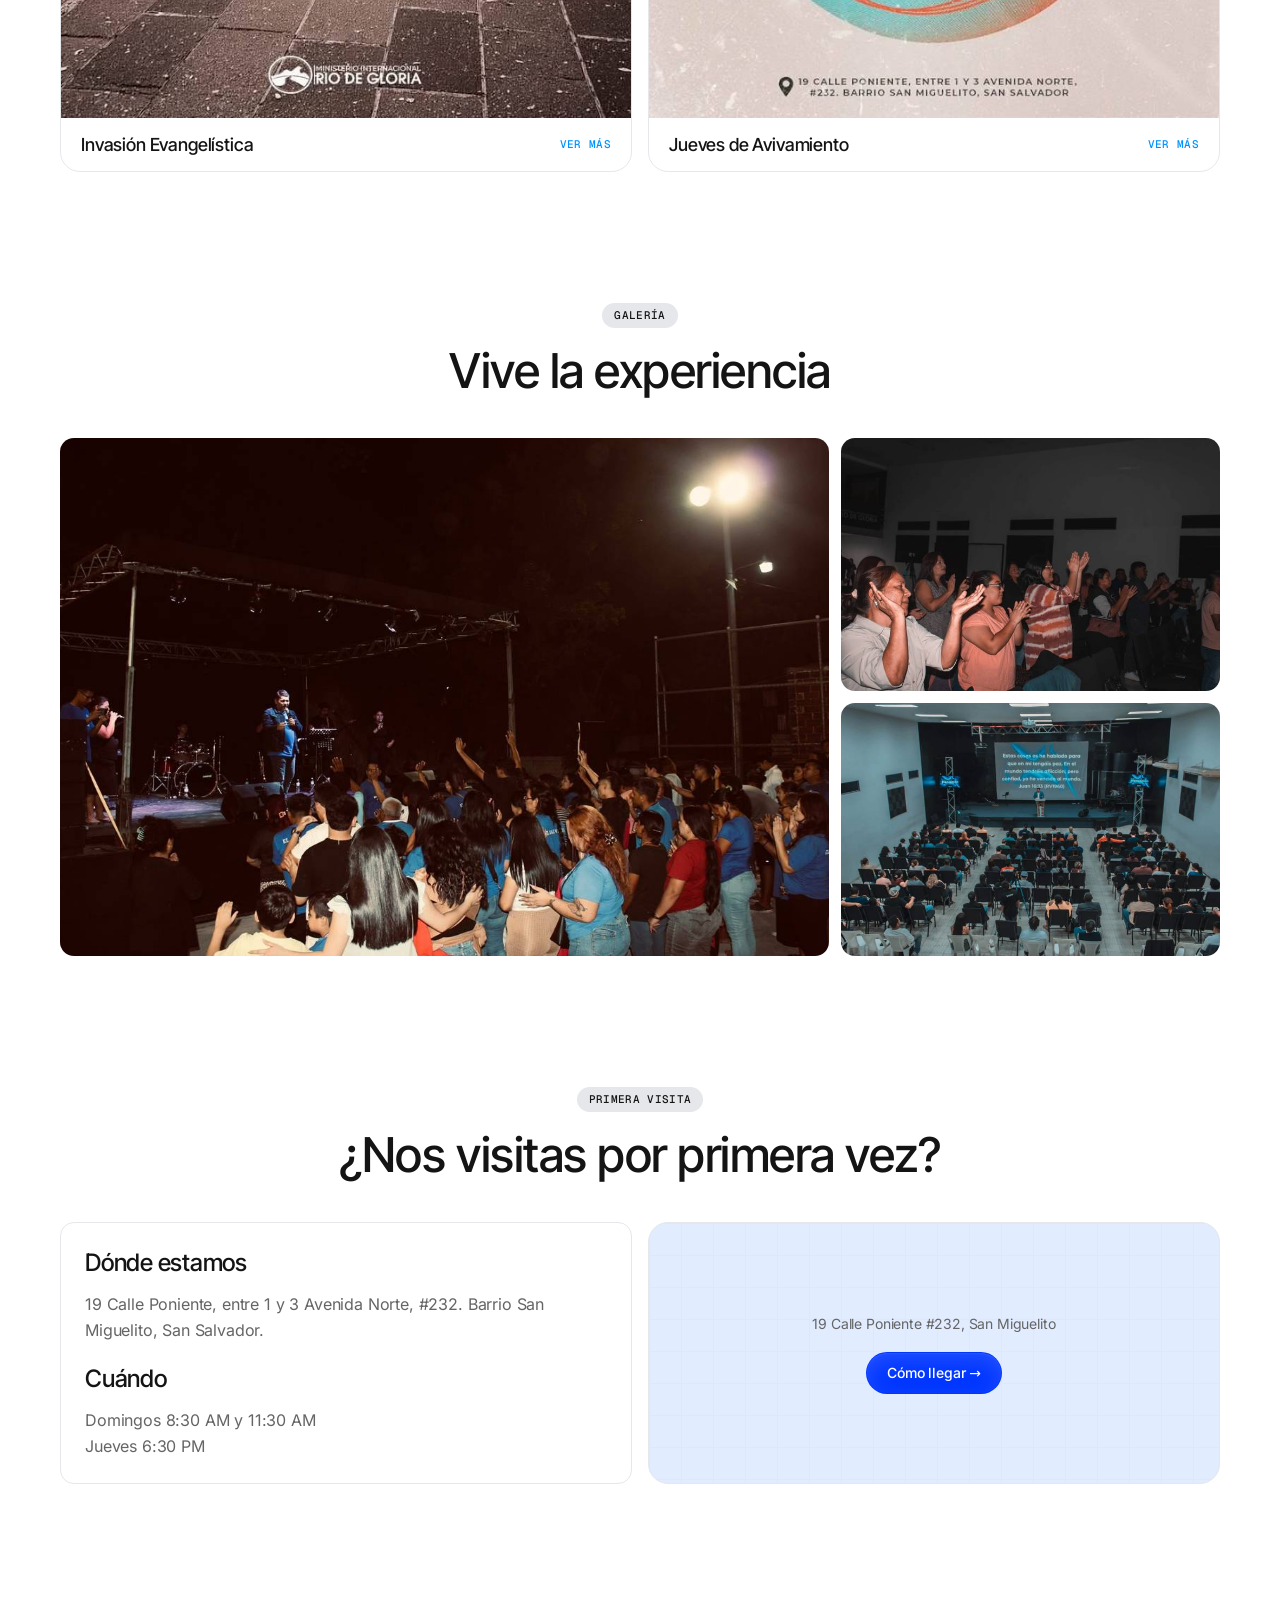
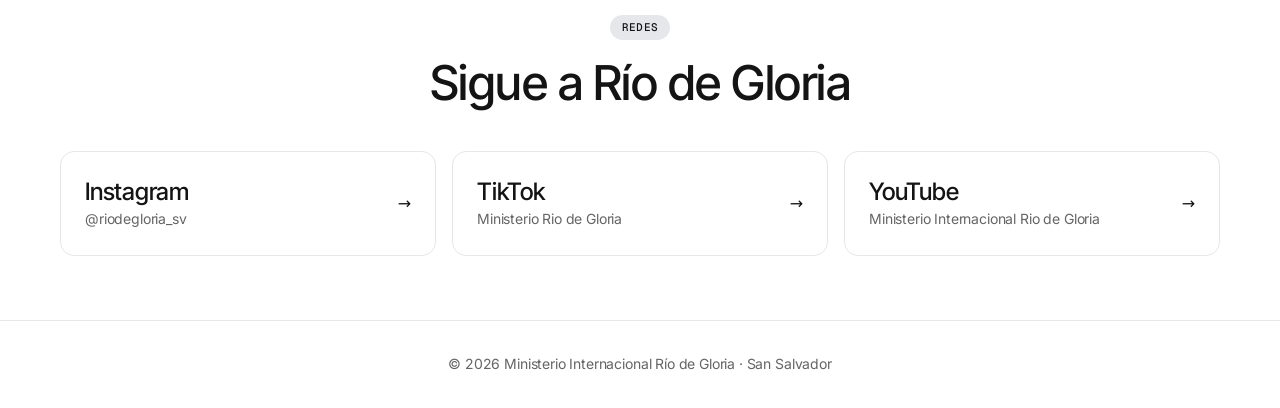
==== commit f4fcd8a8: "Update Instagram link to new account" ====
--- a/index.html
+++ b/index.html
@@ -75,7 +75,7 @@
 <section><div class="w">
 <div class="hd"><span class="eb">Redes</span><h2>Sigue a Río de Gloria</h2></div>
 <div class="grid2 auto">
-<a class="card soc" href="https://www.instagram.com/ministerioriodegloria" target="_blank" rel="noopener noreferrer"><div><h3>Instagram</h3><small>@ministerioriodegloria</small></div>→</a>
+<a class="card soc" href="https://www.instagram.com/riodegloria_sv" target="_blank" rel="noopener noreferrer"><div><h3>Instagram</h3><small>@riodegloria_sv</small></div>→</a>
 <a class="card soc" href="https://www.tiktok.com/search?q=Ministerio%20Rio%20de%20Gloria" target="_blank" rel="noopener noreferrer"><div><h3>TikTok</h3><small>Ministerio Rio de Gloria</small></div>→</a>
 <a class="card soc" href="https://www.youtube.com/results?search_query=Ministerio+Internacional+Rio+de+Gloria" target="_blank" rel="noopener noreferrer"><div><h3>YouTube</h3><small>Ministerio Internacional Rio de Gloria</small></div>→</a>
 </div></div></section>
